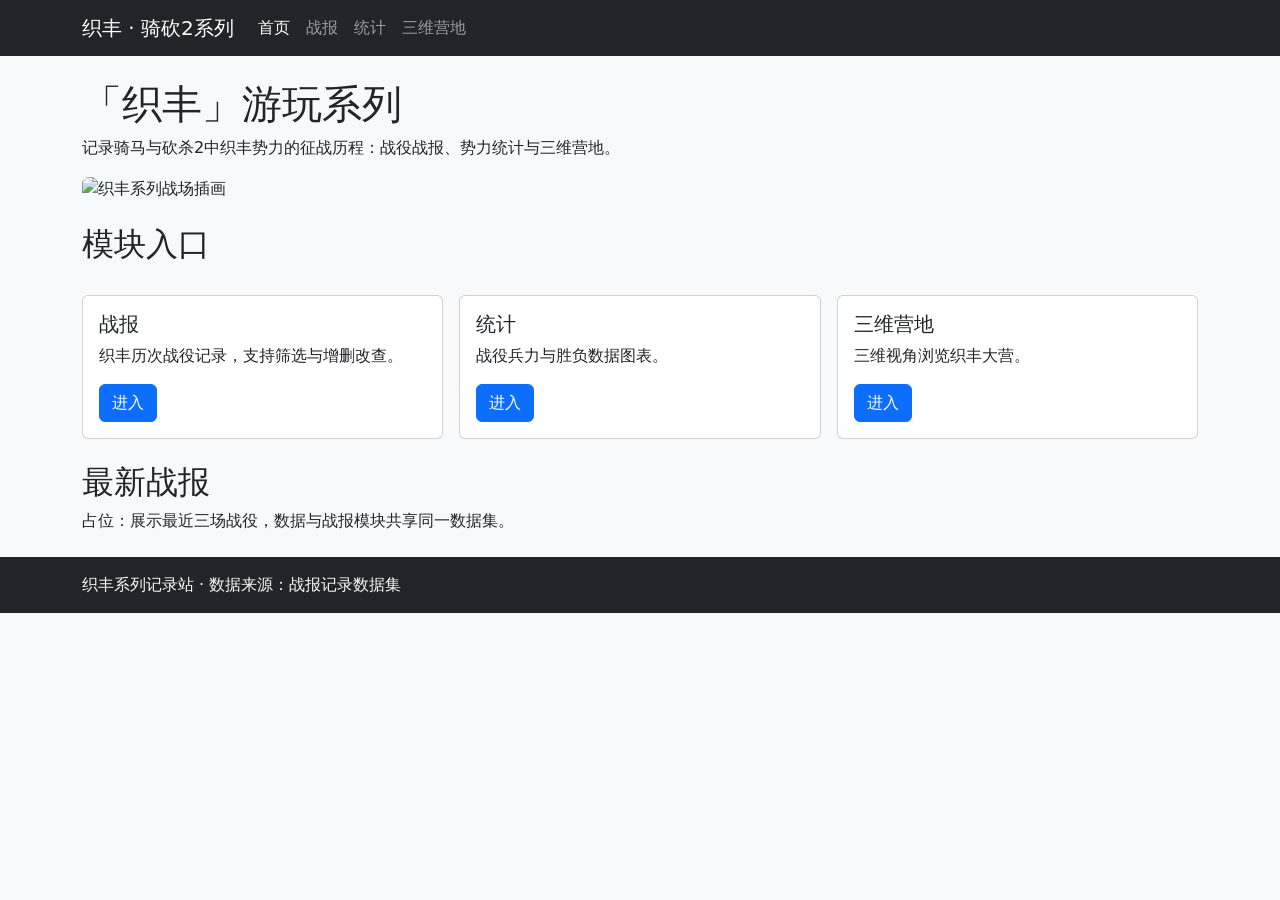
==== zhifeng/index.html @ d7f4a9ca "织丰系列：页面结构骨架" ====
<!DOCTYPE html>
<html lang="zh-CN">
<head>
  <meta charset="UTF-8">
  <meta name="viewport" content="width=device-width, initial-scale=1.0">
  <title>织丰 · 骑马与砍杀2游玩系列</title>
  <link href="https://cdn.jsdelivr.net/npm/bootstrap@5.3.3/dist/css/bootstrap.min.css" rel="stylesheet">
  <link href="css/style.css" rel="stylesheet">
</head>
<body>
  <header>
    <nav class="navbar navbar-expand-md navbar-dark bg-dark">
      <div class="container">
        <a class="navbar-brand" href="index.html">织丰 · 骑砍2系列</a>
        <button class="navbar-toggler" type="button" data-bs-toggle="collapse" data-bs-target="#navbarNav">
          <span class="navbar-toggler-icon"></span>
        </button>
        <div class="collapse navbar-collapse" id="navbarNav">
          <ul class="navbar-nav">
            <li class="nav-item"><a class="nav-link active" href="index.html">首页</a></li>
            <li class="nav-item"><a class="nav-link" href="battles.html">战报</a></li>
            <li class="nav-item"><a class="nav-link" href="stats.html">统计</a></li>
            <li class="nav-item"><a class="nav-link" href="camp.html">三维营地</a></li>
          </ul>
        </div>
      </div>
    </nav>
  </header>

  <main>
    <section class="container my-4">
      <h1>「织丰」游玩系列</h1>
      <p>记录骑马与砍杀2中织丰势力的征战历程：战役战报、势力统计与三维营地。</p>
      <img
        src="https://trae-api-cn.mchost.guru/api/ide/v1/text_to_image?prompt=Epic%20medieval%20battlefield%20at%20dawn%20with%20cavalry%20and%20banners%2C%20fantasy%20kingdom%20war%20scene%2C%20cinematic%20painting&image_size=landscape_16_9"
        alt="织丰系列战场插画" class="img-fluid rounded">
    </section>

    <section class="container my-4">
      <h2>模块入口</h2>
      <div class="row g-3 my-3">
        <div class="col-md-4">
          <div class="card h-100">
            <div class="card-body">
              <h3 class="card-title h5">战报</h3>
              <p class="card-text">织丰历次战役记录，支持筛选与增删改查。</p>
              <a href="battles.html" class="btn btn-primary">进入</a>
            </div>
          </div>
        </div>
        <div class="col-md-4">
          <div class="card h-100">
            <div class="card-body">
              <h3 class="card-title h5">统计</h3>
              <p class="card-text">战役兵力与胜负数据图表。</p>
              <a href="stats.html" class="btn btn-primary">进入</a>
            </div>
          </div>
        </div>
        <div class="col-md-4">
          <div class="card h-100">
            <div class="card-body">
              <h3 class="card-title h5">三维营地</h3>
              <p class="card-text">三维视角浏览织丰大营。</p>
              <a href="camp.html" class="btn btn-primary">进入</a>
            </div>
          </div>
        </div>
      </div>
    </section>

    <section class="container my-4">
      <h2>最新战报</h2>
      <p>占位：展示最近三场战役，数据与战报模块共享同一数据集。</p>
    </section>
  </main>

  <footer class="bg-dark text-light py-3 mt-4">
    <div class="container">织丰系列记录站 · 数据来源：战报记录数据集</div>
  </footer>

  <script src="https://cdn.jsdelivr.net/npm/bootstrap@5.3.3/dist/js/bootstrap.bundle.min.js"></script>
</body>
</html>
---- zhifeng/css/style.css ----
body {
  background-color: #f8f9fa;
}
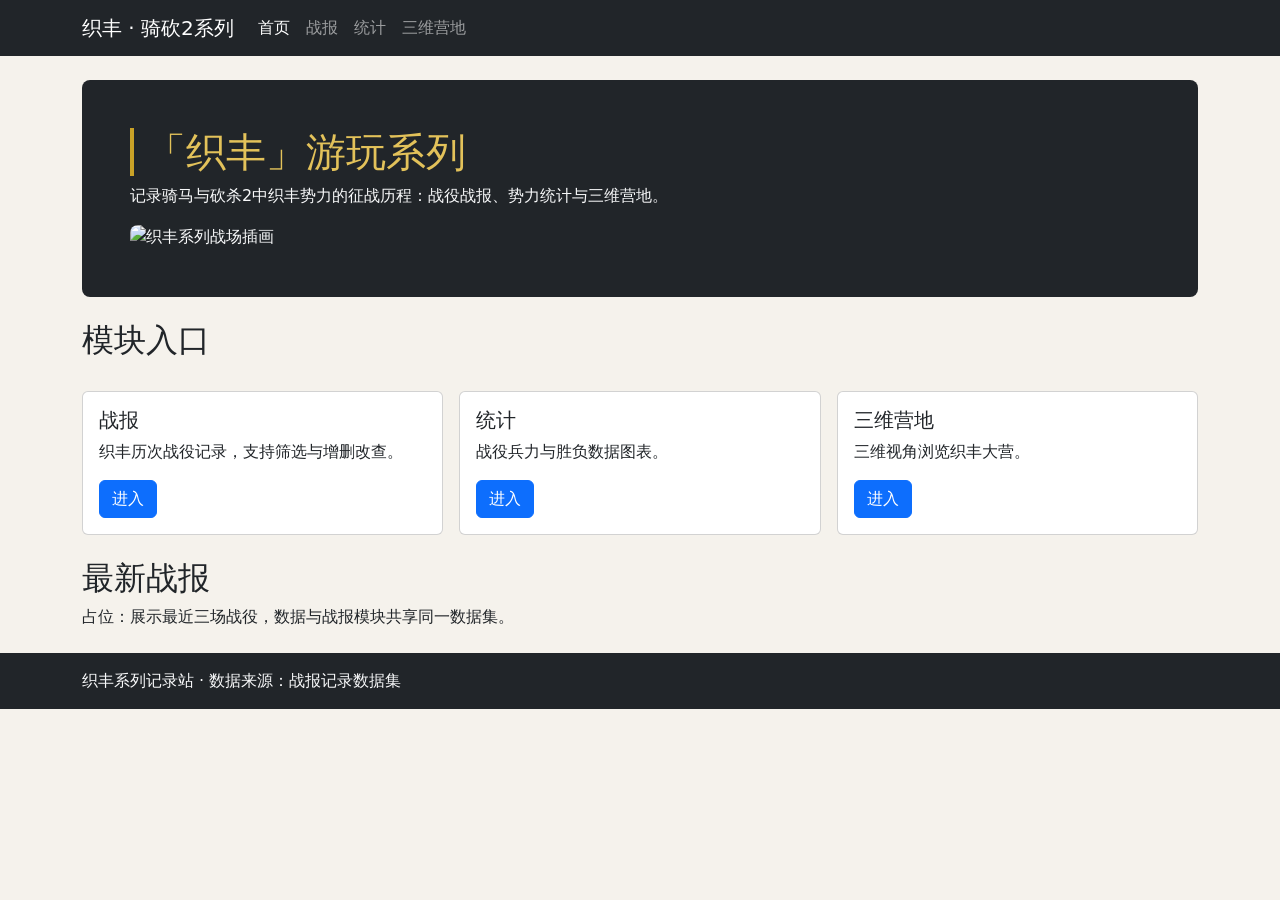
==== commit bd01c547: "织丰系列：样式与响应式" ====
--- a/zhifeng/index.html
+++ b/zhifeng/index.html
@@ -29,17 +29,19 @@
 
   <main>
     <section class="container my-4">
-      <h1>「织丰」游玩系列</h1>
-      <p>记录骑马与砍杀2中织丰势力的征战历程：战役战报、势力统计与三维营地。</p>
-      <img
-        src="https://trae-api-cn.mchost.guru/api/ide/v1/text_to_image?prompt=Epic%20medieval%20battlefield%20at%20dawn%20with%20cavalry%20and%20banners%2C%20fantasy%20kingdom%20war%20scene%2C%20cinematic%20painting&image_size=landscape_16_9"
-        alt="织丰系列战场插画" class="img-fluid rounded">
+      <div class="hero">
+        <h1>「织丰」游玩系列</h1>
+        <p>记录骑马与砍杀2中织丰势力的征战历程：战役战报、势力统计与三维营地。</p>
+        <img
+          src="https://trae-api-cn.mchost.guru/api/ide/v1/text_to_image?prompt=Epic%20medieval%20battlefield%20at%20dawn%20with%20cavalry%20and%20banners%2C%20fantasy%20kingdom%20war%20scene%2C%20cinematic%20painting&image_size=landscape_16_9"
+          alt="织丰系列战场插画" class="img-fluid">
+      </div>
     </section>
 
     <section class="container my-4">
       <h2>模块入口</h2>
       <div class="row g-3 my-3">
-        <div class="col-md-4">
+        <div class="col-sm-6 col-lg-4">
           <div class="card h-100">
             <div class="card-body">
               <h3 class="card-title h5">战报</h3>
@@ -48,7 +50,7 @@
             </div>
           </div>
         </div>
-        <div class="col-md-4">
+        <div class="col-sm-6 col-lg-4">
           <div class="card h-100">
             <div class="card-body">
               <h3 class="card-title h5">统计</h3>
@@ -57,7 +59,7 @@
             </div>
           </div>
         </div>
-        <div class="col-md-4">
+        <div class="col-sm-6 col-lg-4">
           <div class="card h-100">
             <div class="card-body">
               <h3 class="card-title h5">三维营地</h3>
--- a/zhifeng/css/style.css
+++ b/zhifeng/css/style.css
@@ -1,3 +1,71 @@
 body {
-  background-color: #f8f9fa;
+  background-color: #f5f2ec;
 }
+
+main h1 {
+  padding-left: 0.75rem;
+  border-left: 4px solid #c9a227;
+}
+
+.hero {
+  padding: 2.5rem 1.5rem;
+  background-color: #212529;
+  color: #f8f9fa;
+  border-radius: 0.5rem;
+}
+
+.hero h1 {
+  color: #e3c25a;
+}
+
+.hero img {
+  width: 100%;
+  border-radius: 0.5rem;
+}
+
+.card {
+  transition: transform 0.15s ease;
+}
+
+.card:hover {
+  transform: translateY(-3px);
+}
+
+@media (max-width: 575.98px) {
+  .hero {
+    padding: 1.5rem 1rem;
+  }
+
+  .hero h1 {
+    font-size: 1.5rem;
+  }
+
+  main h1 {
+    font-size: 1.5rem;
+  }
+}
+
+@media (min-width: 576px) and (max-width: 991.98px) {
+  .hero h1 {
+    font-size: 2rem;
+  }
+
+  main h1 {
+    font-size: 1.75rem;
+  }
+}
+
+@media (min-width: 992px) {
+  .hero {
+    padding: 3rem;
+  }
+
+  .hero h1 {
+    font-size: 2.5rem;
+  }
+
+  .hero img {
+    max-height: 420px;
+    object-fit: cover;
+  }
+}
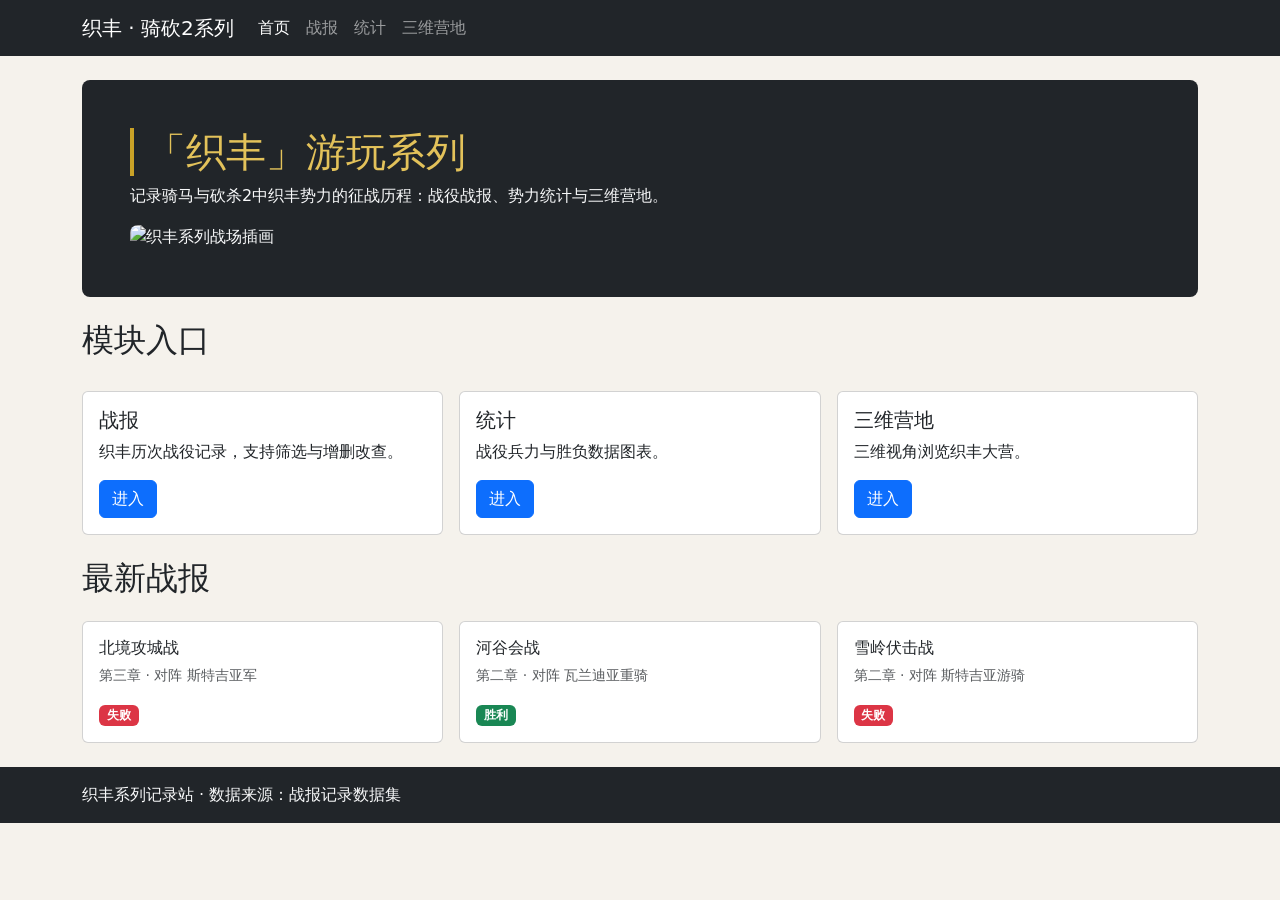
==== commit de2710d1: "织丰系列：数据模块" ====
--- a/zhifeng/index.html
+++ b/zhifeng/index.html
@@ -73,7 +73,8 @@
 
     <section class="container my-4">
       <h2>最新战报</h2>
-      <p>占位：展示最近三场战役，数据与战报模块共享同一数据集。</p>
+      <p id="home-status" class="alert alert-warning my-3" hidden></p>
+      <div class="row g-3 mt-2" id="latest-battles"></div>
     </section>
   </main>
 
@@ -82,5 +83,7 @@
   </footer>
 
   <script src="https://cdn.jsdelivr.net/npm/bootstrap@5.3.3/dist/js/bootstrap.bundle.min.js"></script>
+  <script src="js/dataset.js"></script>
+  <script src="js/home.js"></script>
 </body>
 </html>
